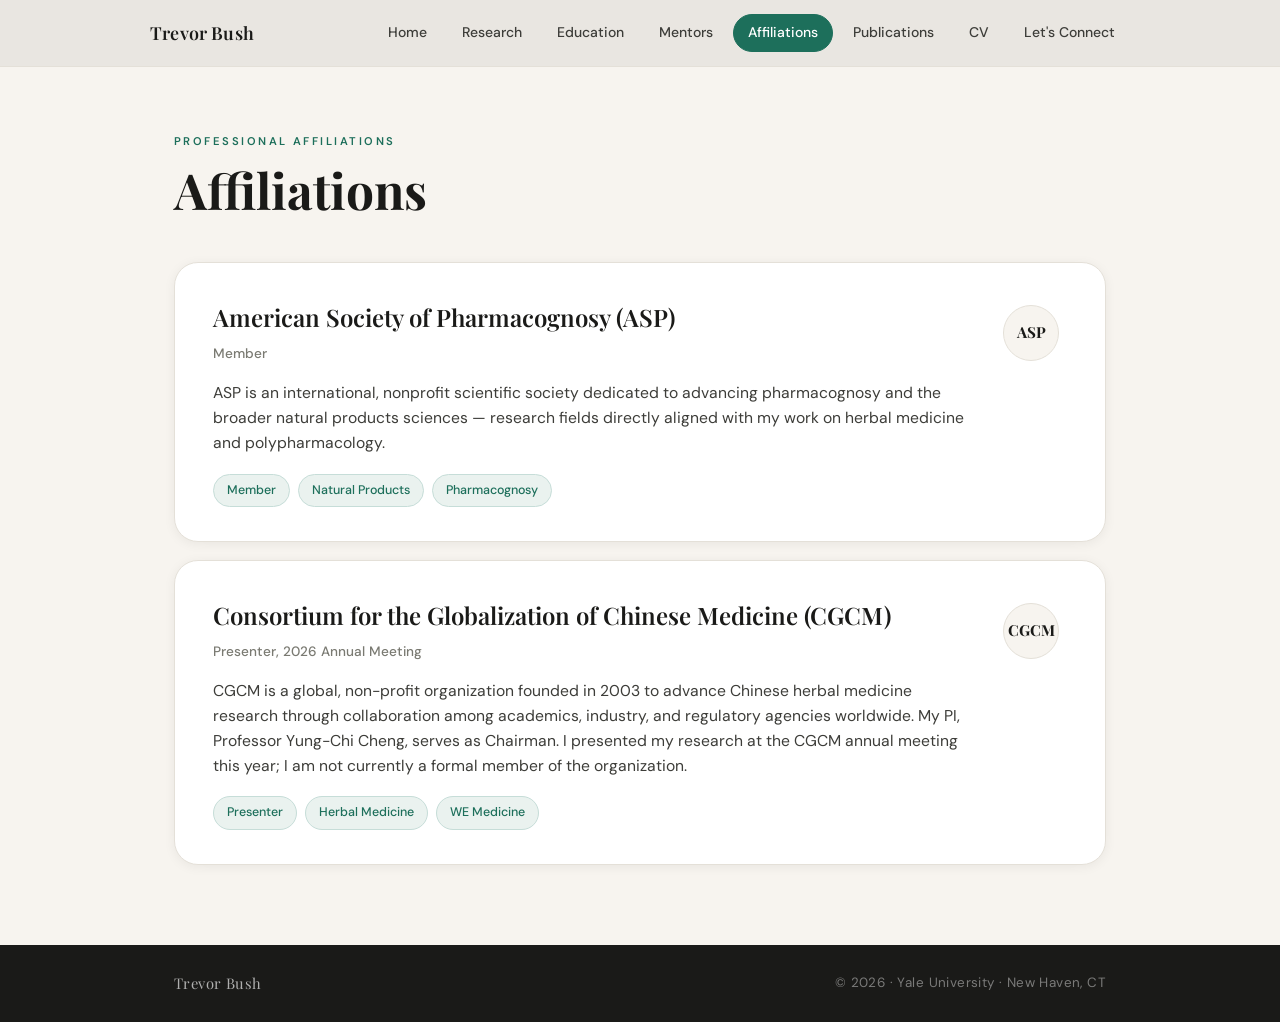
==== affiliations.html @ 2308e5a5 "Add Affiliations page (ASP, CGCM) New affiliations.html listing ASP membership and CGCM presentation" ====
<!doctype html>
<html lang="en">
<head>
  <!-- Google tag (gtag.js) -->
  <script async src="https://www.googletagmanager.com/gtag/js?id=G-593X25MBZ3"></script>
  <script>
    window.dataLayer = window.dataLayer || [];
    function gtag(){dataLayer.push(arguments);}
    gtag('js', new Date());

    gtag('config', 'G-593X25MBZ3');
  </script>

  <link rel="icon" type="image/png" href="assets/favicon.png">

  <meta charset="utf-8" />
  <meta name="viewport" content="width=device-width, initial-scale=1" />
  <title>Affiliations | Trevor Bush</title>
  <link rel="stylesheet" href="styles.css" />
</head>
<body>
<header>
  <div class="container navbar">
    <a class="brand" href="index.html">Trevor Bush</a>
    <button class="burger" id="burger" onclick="toggleMenu()" aria-label="Open menu">
      ☰ <span>Menu</span>
    </button>
    <nav class="navlinks" id="navlinks">
      <a href="index.html">Home</a>
      <a href="research.html">Research</a>
      <a href="education.html">Education</a>
      <a href="mentors.html">Mentors</a>
      <a href="affiliations.html" aria-current="page">Affiliations</a>
      <a href="publications.html">Publications</a>
      <a href="CV.html">CV</a>
      <a href="connect.html">Let's Connect</a>
    </nav>
  </div>
</header>
<main class="edu-page">
  <div class="container">
    <div class="edu-page-header">
      <p class="eyebrow">Professional Affiliations</p>
      <h1>Affiliations</h1>
    </div>
    <div class="edu-list">

      <!-- ASP -->
      <article class="edu-card">
        <div class="edu-card-main">
          <h2 class="edu-school">American Society of Pharmacognosy (ASP)</h2>
          <p class="edu-meta">Member</p>
          <p class="edu-degree">
            ASP is an international, nonprofit scientific society dedicated to advancing
            pharmacognosy and the broader natural products sciences — research fields
            directly aligned with my work on herbal medicine and polypharmacology.
          </p>
          <div class="edu-tags">
            <span class="edu-tag">Member</span>
            <span class="edu-tag">Natural Products</span>
            <span class="edu-tag">Pharmacognosy</span>
          </div>
        </div>
        <div class="edu-logo-block">
          <div class="edu-logo-circle">ASP</div>
        </div>
      </article>

      <!-- CGCM -->
      <article class="edu-card">
        <div class="edu-card-main">
          <h2 class="edu-school">Consortium for the Globalization of Chinese Medicine (CGCM)</h2>
          <p class="edu-meta">Presenter, 2026 Annual Meeting</p>
          <p class="edu-degree">
            CGCM is a global, non-profit organization founded in 2003 to advance Chinese
            herbal medicine research through collaboration among academics, industry, and
            regulatory agencies worldwide. My PI, Professor Yung-Chi Cheng, serves as
            Chairman. I presented my research at the CGCM annual meeting this year; I am
            not currently a formal member of the organization.
          </p>
          <div class="edu-tags">
            <span class="edu-tag">Presenter</span>
            <span class="edu-tag">Herbal Medicine</span>
            <span class="edu-tag">WE Medicine</span>
          </div>
        </div>
        <div class="edu-logo-block">
          <div class="edu-logo-circle">CGCM</div>
        </div>
      </article>

    </div>
  </div>
</main>
<footer class="site-footer">
  <div class="container footer-inner">
    <span class="footer-brand">Trevor Bush</span>
    <span>© <span id="year"></span> · Yale University · New Haven, CT</span>
  </div>
</footer>
<script src="script.js"></script>
<script>document.getElementById("year").textContent = new Date().getFullYear();</script>
</body>
</html>
---- styles.css ----
/* ============================================================
   Trevor Bush — Unified Stylesheet
   Aesthetic: Editorial-Scientific | Playfair Display + DM Sans
   ============================================================ */

@import url('https://fonts.googleapis.com/css2?family=Playfair+Display:ital,wght@0,400;0,600;0,700;1,400&family=DM+Sans:ital,opsz,wght@0,9..40,300;0,9..40,400;0,9..40,500;0,9..40,600;1,9..40,300&display=swap');

/* ── Design Tokens ── */
:root {
  --cream:       #f7f4ef;
  --white:       #ffffff;
  --ink:         #1a1a18;
  --ink-soft:    #3d3d39;
  --muted:       #7a7a72;
  --green:       #1d6f5b;
  --green-light: #eaf2ef;
  --green-mid:   #c6ddd8;
  --border:      #e4e0d8;
  --shadow-sm:   0 2px 12px rgba(0,0,0,0.06);
  --shadow-md:   0 8px 32px rgba(0,0,0,0.09);
  --shadow-lg:   0 20px 60px rgba(0,0,0,0.12);
  --r-sm: 10px;
  --r-md: 16px;
  --r-lg: 24px;
  --max: 980px;
  --max-wide: 1120px;
  --serif: 'Playfair Display', Georgia, serif;
  --sans:  'DM Sans', system-ui, sans-serif;
}

/* ── Reset ── */
*, *::before, *::after { box-sizing: border-box; margin: 0; padding: 0; }
html {
  scroll-behavior: smooth;
  background: #1a1a18;
}

body {
  font-family: var(--sans);
  font-size: 16px;
  line-height: 1.7;
  color: var(--ink);
  background: var(--ink);
  -webkit-font-smoothing: antialiased;
  display: flex;
  flex-direction: column;
  min-height: 100vh;
}

main { flex: 1 0 auto; }

.pubs-page,
.edu-page,
.mentors-page,
.research-main {
  flex: 1 0 auto;
}

a { color: inherit; text-decoration: none; }
a:hover { opacity: 0.8; }
p { color: var(--ink-soft); line-height: 1.8; text-wrap: pretty; }

.container {
  max-width: var(--max);
  margin: 0 auto;
  padding: 0 clamp(20px, 4vw, 24px);
}
.container-wide {
  max-width: var(--max-wide);
  margin: 0 auto;
  padding: 0 24px;
}

/* ============================================================
   NAVIGATION
   ============================================================ */

header {
  position: sticky;
  top: 0;
  z-index: 100;
  background: rgba(247, 244, 239, 0.94);
  backdrop-filter: blur(12px);
  -webkit-backdrop-filter: blur(12px);
  border-bottom: 1px solid var(--border);
  flex-shrink: 0;
}

.navbar {
  display: flex;
  align-items: center;
  justify-content: space-between;
  padding: 14px 0;
}

.brand {
  font-family: var(--serif);
  font-weight: 600;
  font-size: 1.12rem;
  letter-spacing: 0.01em;
  color: var(--ink);
}

.navlinks {
  display: flex;
  gap: 5px;
  align-items: center;
}

.navlinks a {
  font-size: 0.875rem;
  font-weight: 500;
  padding: 6px 14px;
  border-radius: 999px;
  border: 1px solid transparent;
  color: var(--ink-soft);
  transition: all 0.18s ease;
}

.navlinks a:hover {
  border-color: var(--border);
  background: var(--white);
  color: var(--ink);
  opacity: 1;
}

.navlinks a[aria-current="page"] {
  background: var(--green);
  color: #fff;
  border-color: var(--green);
}

.burger {
  display: none;
  align-items: center;
  gap: 8px;
  border: 1px solid var(--border);
  background: var(--white);
  border-radius: 999px;
  padding: 8px 14px;
  cursor: pointer;
  font-size: 0.9rem;
  font-family: var(--sans);
  color: var(--ink-soft);
}

/* ============================================================
   HOME — HERO
   ============================================================ */

.hero {
  position: relative;
  width: 100%;
  min-height: 88vh;
  display: flex;
  align-items: center;
  justify-content: center;
  overflow: hidden;
  background: var(--ink);
}

.hero-bg {
  position: absolute;
  inset: 0;
  background: url("assets/hero.jpg") center/cover no-repeat;
  opacity: 0.28;
  transform: scale(1.05);
}

.hero-overlay {
  position: absolute;
  inset: 0;
  background: linear-gradient(
    155deg,
    rgba(26,26,24,0.6) 0%,
    rgba(29,111,91,0.2) 55%,
    rgba(26,26,24,0.75) 100%
  );
}

.hero-inner {
  position: relative;
  z-index: 2;
  display: flex;
  flex-direction: column;
  align-items: center;
  text-align: center;
  padding: 60px 24px 90px;
  max-width: 760px;
}

.hero-avatar {
  width: 340px;
  height: 340px;
  border-radius: 50%;
  object-fit: cover;
  border: 3px solid rgba(255,255,255,0.18);
  box-shadow: 0 0 0 1px rgba(255,255,255,0.07), 0 24px 60px rgba(0,0,0,0.55);
  margin-bottom: 30px;
  animation: fadeUp 0.7s ease both;
}

.hero h1 {
  font-family: var(--serif);
  font-size: clamp(2.3rem, 5vw, 3.5rem);
  font-weight: 700;
  color: #fff;
  line-height: 1.15;
  letter-spacing: -0.01em;
  margin-bottom: 14px;
  animation: fadeUp 0.7s 0.1s ease both;
}

.hero-subtitle {
  font-size: 0.95rem;
  font-weight: 300;
  color: rgba(255,255,255,0.6);
  letter-spacing: 0.22em;
  text-transform: uppercase;
  animation: fadeUp 0.7s 0.2s ease both;
}

.hero-scroll {
  position: absolute;
  bottom: 30px;
  left: 50%;
  transform: translateX(-50%);
  display: flex;
  flex-direction: column;
  align-items: center;
  gap: 7px;
  color: rgba(255,255,255,0.35);
  font-size: 0.68rem;
  letter-spacing: 0.18em;
  text-transform: uppercase;
  animation: fadeIn 1s 0.9s ease both;
}

.hero-scroll-line {
  width: 1px;
  height: 34px;
  background: linear-gradient(to bottom, rgba(255,255,255,0.35), transparent);
  animation: scrollPulse 2.2s 1.8s ease-in-out infinite;
}

/* ============================================================
   HOME — ABOUT SECTION
   ============================================================ */

.about-section {
  background: var(--white);
  padding: 80px 0 88px;
}

.about-grid {
  display: grid;
  grid-template-columns: 1fr 2.2fr;
  gap: 72px;
  align-items: start;
}

.about-left .eyebrow {
  font-size: 0.7rem;
  font-weight: 600;
  letter-spacing: 0.22em;
  text-transform: uppercase;
  color: var(--green);
  margin-bottom: 14px;
}

.about-heading {
  font-family: var(--serif);
  font-size: clamp(1.9rem, 3vw, 2.5rem);
  font-weight: 700;
  line-height: 1.2;
  color: var(--ink);
  margin-bottom: 24px;
}

.about-heading em {
  font-style: italic;
  color: var(--green);
}

.about-pills {
  display: flex;
  flex-wrap: wrap;
  gap: 8px;
}

.about-pill {
  font-size: 0.78rem;
  font-weight: 500;
  padding: 5px 13px;
  border-radius: 999px;
  border: 1px solid var(--green-mid);
  color: var(--green);
  background: var(--green-light);
}

.about-right p {
  font-size: 1rem;
  margin-bottom: 20px;
  color: var(--ink-soft);
}
.about-right p:last-of-type { margin-bottom: 0; }

.about-divider {
  width: 36px;
  height: 2px;
  background: var(--green);
  border: none;
  margin: 32px 0;
}

.connect-row {
  display: flex;
  flex-wrap: wrap;
  gap: 10px;
  margin-top: 28px;
}

.connect-link {
  display: inline-flex;
  align-items: center;
  gap: 8px;
  padding: 9px 20px;
  border-radius: 999px;
  font-size: 0.88rem;
  font-weight: 500;
  transition: all 0.18s ease;
}

.connect-link.primary {
  background: var(--green);
  color: #fff;
}

.connect-link.primary:hover {
  background: #165a49;
  opacity: 1;
  transform: translateY(-1px);
  box-shadow: 0 6px 20px rgba(29,111,91,0.28);
}

.connect-link.secondary {
  border: 1px solid var(--border);
  background: var(--white);
  color: var(--ink-soft);
}

.connect-link.secondary:hover {
  border-color: var(--green-mid);
  color: var(--green);
  opacity: 1;
  transform: translateY(-1px);
}

/* ============================================================
   RESEARCH PAGE
   ============================================================ */

main.research-main {
  padding: 0 0 80px;
  background: var(--cream);
}

.research-hero {
  background: var(--white);
  border-bottom: 1px solid var(--border);
  padding: 72px 0 64px;
}

.research-hero-inner {
  max-width: var(--max-wide);
  margin: 0 auto;
  padding: 0 24px;
  display: grid;
  grid-template-columns: 1fr 1.65fr;
  grid-template-rows: auto auto;
  gap: 80px;
  align-items: start;
}

.research-hero-left .eyebrow {
  font-size: 0.7rem;
  font-weight: 600;
  letter-spacing: 0.22em;
  text-transform: uppercase;
  color: var(--green);
  margin-bottom: 14px;
}

.research-hero-left h1 {
  font-family: var(--serif);
  font-size: clamp(2.3rem, 4vw, 3.3rem);
  font-weight: 700;
  line-height: 1.14;
  color: var(--ink);
  margin-bottom: 22px;
}

.research-hero-left .tagline {
  font-size: 0.92rem;
  font-weight: 400;
  color: var(--muted);
  border-left: 2px solid var(--green);
  padding-left: 14px;
  line-height: 1.65;
}

.research-hero-right p {
  font-size: 1rem;
  margin-bottom: 18px;
  color: var(--ink-soft);
}
.research-hero-right p:last-child { margin-bottom: 0; }
.research-hero-right strong { color: var(--ink); font-weight: 600; }

/* Schematic — spans both text columns */
.research-hero-schematic {
  grid-column: 1 / -1;
  padding-top: 12px;
  margin-top: -28px;
  border-top: 1px solid var(--border);
  text-align: center;
}

.research-schematic-img {
  width: 100%;
  max-width: 1000px;
  border-radius: var(--r-md);
  border: 1px solid var(--border);
  box-shadow: var(--shadow-md);
  display: block;
  margin: 0 auto;
}

.research-schematic-caption {
  margin-top: 12px;
  font-size: 0.8rem;
  color: var(--muted);
  font-style: italic;
  max-width: 700px;
  margin-left: auto;
  margin-right: auto;
  line-height: 1.6;
  text-align: center;
}

.research-schematic-cite-link {
  display: inline-block;
  margin-top: 5px;
  margin-left: 4px;
  font-size: 0.78rem;
  font-style: normal;
  font-weight: 500;
  color: var(--green);
  text-decoration: underline;
  text-underline-offset: 2px;
}

.research-schematic-cite-link:hover { opacity: 0.75; }

/* Accordion */
.research-accordion-wrap {
  max-width: var(--max-wide);
  margin: 52px auto 0;
  padding: 0 24px;
  display: flex;
  flex-direction: column;
  gap: 12px;
}

.research-accordion-wrap details {
  background: var(--white);
  border: 1px solid var(--border);
  border-radius: var(--r-md);
  overflow: hidden;
  box-shadow: var(--shadow-sm);
  transition: box-shadow 0.2s ease;
}

.research-accordion-wrap details[open] {
  box-shadow: var(--shadow-md);
}

.research-accordion-wrap summary {
  display: flex;
  align-items: center;
  justify-content: space-between;
  padding: 20px 24px;
  font-weight: 600;
  font-size: 1rem;
  cursor: pointer;
  list-style: none;
  color: var(--ink);
  transition: background 0.15s ease;
  user-select: none;
}

.research-accordion-wrap summary::-webkit-details-marker { display: none; }
.research-accordion-wrap summary:hover { background: var(--cream); }

.chevron {
  font-size: 0.8rem;
  color: var(--muted);
  transition: transform 0.25s ease;
  flex-shrink: 0;
  margin-left: 12px;
}

.research-accordion-wrap details[open] .chevron {
  transform: rotate(180deg);
}

.accordion-body {
  padding: 0 24px 28px;
  border-top: 1px solid var(--border);
}

.accordion-body h3 {
  font-family: var(--serif);
  font-size: 1.12rem;
  font-weight: 600;
  color: var(--ink);
  margin: 24px 0 8px;
}

.accordion-body p {
  font-size: 0.96rem;
  margin-bottom: 12px;
}

.accordion-body ul {
  padding: 0;
  margin: 12px 0 18px;
  list-style: none;
  display: flex;
  flex-direction: column;
  gap: 10px;
}

.accordion-body li {
  padding: 14px 18px;
  background: var(--cream);
  border-radius: var(--r-sm);
  border-left: 3px solid var(--green);
  font-size: 0.94rem;
  color: var(--ink-soft);
  line-height: 1.7;
  overflow: hidden;
  min-width: 0;
}

.accordion-body li strong {
  display: block;
  color: var(--ink);
  font-weight: 600;
  margin-bottom: 3px;
}

.accordion-schematic {
  margin-top: 16px;
  padding-top: 14px;
  border-top: 1px solid var(--green-mid);
  text-align: center;
}

.accordion-schematic--row {
  display: flex;
  align-items: center;
  gap: 20px;
  text-align: left;
}

.accordion-schematic-img {
  width: 100%;
  max-width: 680px;
  border-radius: var(--r-sm);
  border: 1px solid var(--border);
  box-shadow: var(--shadow-sm);
  background: var(--white);
  display: block;
  margin: 0 auto;
  height: auto;
  object-fit: contain;
}

.accordion-schematic-img--sm {
  width: 160px;
  min-width: 160px;
  max-width: 160px;
  margin: 0;
  object-fit: contain;
  height: auto;
}

.accordion-schematic-img--cells {
  max-width: 560px;
  height: auto;
  object-fit: contain;
}

.accordion-schematic-caption {
  margin-top: 9px;
  font-size: 0.78rem;
  color: var(--muted);
  font-style: italic;
  max-width: 100%;
  margin-left: 0;
  margin-right: 0;
  line-height: 1.55;
  display: block;
  text-align: left;
}

.accordion-schematic-caption--left {
  margin: 0;
  max-width: none;
  flex: 1;
}

.accordion-cite-link {
  display: inline-block;
  margin-top: 7px;
  font-size: 0.75rem;
  font-style: normal;
  font-weight: 500;
  color: var(--green);
  text-decoration: underline;
  text-underline-offset: 2px;
}

.accordion-cite-link--block {
  display: inline-block;
  margin-top: 12px;
  font-size: 0.78rem;
  font-style: normal;
  font-weight: 500;
  color: var(--green);
  text-decoration: underline;
  text-underline-offset: 2px;
}

.accordion-cite-link--block:hover { opacity: 0.75; }

.accordion-schematic--lipidsig {
  text-align: left;
}

.accordion-schematic-label {
  font-size: 0.7rem;
  font-weight: 700;
  letter-spacing: 0.16em;
  text-transform: uppercase;
  color: var(--green);
  margin-bottom: 12px;
  display: block;
}

.lipidsig-panels {
  display: grid;
  grid-template-columns: 1fr 1.35fr;
  gap: 16px;
  align-items: start;
}

.lipidsig-panel {
  display: flex;
  flex-direction: column;
  gap: 8px;
}

.lipidsig-panel .accordion-schematic-img {
  max-width: 100%;
  margin: 0;
}

.lipidsig-panel .accordion-schematic-caption {
  margin: 0;
  max-width: none;
  text-align: left;
}

@media (max-width: 680px) {
  .lipidsig-panels {
    grid-template-columns: 1fr;
  }
}

@media (max-width: 560px) {
  .accordion-schematic--row {
    flex-direction: column;
    text-align: center;
  }
  .accordion-schematic-img--sm {
    width: 90px;
    min-width: 90px;
    max-width: 90px;
  }
  .accordion-schematic-caption--left {
    text-align: center;
  }
}

/* ============================================================
   EDUCATION PAGE
   ============================================================ */

.edu-page {
  padding: 64px 0 80px;
  background: var(--cream);
}

.edu-page-header {
  margin-bottom: 44px;
}

.edu-page-header .eyebrow {
  font-size: 0.7rem;
  font-weight: 600;
  letter-spacing: 0.22em;
  text-transform: uppercase;
  color: var(--green);
  margin-bottom: 10px;
}

.edu-page-header h1 {
  font-family: var(--serif);
  font-size: clamp(2.3rem, 4vw, 3.1rem);
  font-weight: 700;
  color: var(--ink);
  line-height: 1.15;
}

.edu-list {
  display: flex;
  flex-direction: column;
  gap: 18px;
}

.edu-card {
  background: var(--white);
  border: 1px solid var(--border);
  border-radius: var(--r-lg);
  padding: 34px 38px;
  display: grid;
  grid-template-columns: 1fr 72px;
  gap: 24px;
  box-shadow: var(--shadow-sm);
  transition: box-shadow 0.2s ease, transform 0.2s ease;
  animation: fadeUp 0.6s ease both;
}

.edu-card:nth-child(2) { animation-delay: 0.1s; }

.edu-card:hover {
  box-shadow: var(--shadow-md);
  transform: translateY(-2px);
}

.edu-school {
  font-family: var(--serif);
  font-size: 1.5rem;
  font-weight: 600;
  color: var(--ink);
  margin-bottom: 4px;
}

.edu-meta {
  font-size: 0.85rem;
  color: var(--muted);
  font-weight: 500;
  margin-bottom: 14px;
}

.edu-degree {
  font-size: 0.98rem;
  color: var(--ink-soft);
  margin-bottom: 18px;
  line-height: 1.6;
}

.edu-degree strong { color: var(--ink); font-weight: 600; }

.edu-tags {
  display: flex;
  flex-wrap: wrap;
  gap: 8px;
}

.edu-tag {
  font-size: 0.78rem;
  font-weight: 500;
  padding: 5px 13px;
  border-radius: 999px;
  border: 1px solid var(--green-mid);
  color: var(--green);
  background: var(--green-light);
}

.edu-logo-block {
  width: 72px;
  height: 72px;
  min-width: 72px;
  flex-shrink: 0;
  overflow: hidden;
  display: flex;
  align-items: center;
  justify-content: center;
}

.edu-logo-circle {
  width: 56px;
  height: 56px;
  border-radius: 50%;
  border: 1px solid var(--border);
  background: var(--cream);
  display: flex;
  align-items: center;
  justify-content: center;
  font-family: var(--serif);
  font-weight: 700;
  font-size: 0.95rem;
  color: var(--ink);
}

.edu-logo-img {
  width: 72px;
  height: 72px;
  max-width: 72px;
  max-height: 72px;
  object-fit: contain;
  display: block;
}

/* ============================================================
   MENTORS PAGE
   ============================================================ */

.mentors-page {
  padding: 0 0 80px;
  background: var(--cream);
}

.mentors-hero {
  padding: 64px 0 48px;
  background: var(--white);
  border-bottom: 1px solid var(--border);
  margin-bottom: 48px;
}

.mentors-hero h1 {
  font-family: var(--serif);
  font-size: clamp(2.2rem, 4vw, 3.1rem);
  font-weight: 700;
  color: var(--ink);
  margin-bottom: 12px;
}

.mentors-hero p {
  max-width: 580px;
  font-size: 0.98rem;
}

.mentors-section {
  margin-bottom: 48px;
}

.mentors-section-header {
  margin-bottom: 20px;
}

.mentors-section-header h2 {
  font-family: var(--serif);
  font-size: 1.45rem;
  font-weight: 600;
  color: var(--ink);
  margin-bottom: 4px;
}

.mentors-section-header p {
  font-size: 0.88rem;
  max-width: 540px;
}

.mentor-list {
  display: flex;
  flex-direction: column;
  gap: 16px;
}

.mentor-card {
  background: var(--white);
  border: 1px solid var(--border);
  border-radius: var(--r-lg);
  padding: 30px 34px;
  display: flex;
  gap: 28px;
  align-items: flex-start;
  box-shadow: var(--shadow-sm);
  transition: box-shadow 0.2s ease;
}

.mentor-card:hover { box-shadow: var(--shadow-md); }

.mentor-photo {
  flex-shrink: 0;
  width: 160px;
  height: 160px;
  border-radius: 50%;
  object-fit: cover;
  border: 3px solid var(--green-light);
  box-shadow: 0 0 0 1px var(--green-mid);
}

.mentor-info { flex: 1; }

.mentor-name {
  font-family: var(--serif);
  font-size: 1.2rem;
  font-weight: 600;
  color: var(--ink);
  margin-bottom: 1px;
}

.mentor-title-text {
  font-size: 0.88rem;
  font-weight: 500;
  color: var(--green);
}

.mentor-dept {
  font-size: 0.84rem;
  margin-bottom: 16px;
}

.mentor-section-label {
  font-size: 0.68rem;
  font-weight: 700;
  letter-spacing: 0.2em;
  text-transform: uppercase;
  color: var(--green);
  margin: 14px 0 5px;
}

.mentor-body-text {
  font-size: 0.92rem;
  margin-bottom: 6px;
  line-height: 1.75;
}

/* ============================================================
   CV PAGE
   ============================================================ */

.cv-page {
  background: var(--ink);
  min-height: calc(100vh - 57px);
  padding: 60px 0 60px;
}

.cv-page-header {
  display: flex;
  align-items: baseline;
  justify-content: space-between;
  gap: 20px;
  margin-bottom: 28px;
}

.cv-page-title {
  font-family: var(--serif);
  font-size: clamp(1.9rem, 4vw, 2.7rem);
  font-weight: 700;
  color: #fff;
  letter-spacing: 0.04em;
}

.cv-updated {
  font-size: 0.78rem;
  letter-spacing: 0.16em;
  text-transform: uppercase;
  color: rgba(255,255,255,0.38);
  margin-top: 6px;
}

.cv-download-btn {
  display: inline-flex;
  align-items: center;
  gap: 8px;
  padding: 10px 22px;
  border-radius: 999px;
  border: 1px solid rgba(255,255,255,0.22);
  background: rgba(255,255,255,0.05);
  color: #fff;
  font-size: 0.88rem;
  font-weight: 500;
  font-family: var(--sans);
  white-space: nowrap;
  transition: all 0.18s ease;
}

.cv-download-btn:hover {
  background: rgba(255,255,255,0.1);
  border-color: rgba(255,255,255,0.38);
  opacity: 1;
  transform: translateY(-1px);
}

.cv-frame-wrap {
  background: rgba(0,0,0,0.28);
  border-radius: var(--r-lg);
  padding: 14px;
  box-shadow: 0 24px 60px rgba(0,0,0,0.45);
}

.cv-frame-wrap iframe {
  width: 100%;
  height: min(82vh, 940px);
  border: none;
  border-radius: var(--r-md);
  background: #fff;
  display: block;
}

/* ============================================================
   SHARED FOOTER
   ============================================================ */

.site-footer {
  background: var(--ink);
  color: rgba(255,255,255,0.42);
  padding: 26px 0;
  font-size: 0.84rem;
  letter-spacing: 0.03em;
}

.footer-inner {
  display: flex;
  align-items: center;
  justify-content: space-between;
  gap: 16px;
}

.footer-brand {
  font-family: var(--serif);
  color: rgba(255,255,255,0.65);
  font-size: 0.92rem;
}

/* ============================================================
   ANIMATIONS
   ============================================================ */

@keyframes fadeUp {
  from { opacity: 0; transform: translateY(22px); }
  to   { opacity: 1; transform: translateY(0); }
}

@keyframes fadeIn {
  from { opacity: 0; }
  to   { opacity: 1; }
}

@keyframes scrollPulse {
  0%, 100% { opacity: 0.35; transform: scaleY(1); }
  50%       { opacity: 0.85; transform: scaleY(1.15); }
}

/* ============================================================
   RESPONSIVE
   ============================================================ */

@media (max-width: 820px) {
  .navlinks { display: none; }

  .burger { display: inline-flex; }

  header .container {
    padding-left: max(20px, env(safe-area-inset-left, 20px));
    padding-right: max(20px, env(safe-area-inset-right, 20px));
  }
  .navbar { padding: 14px 0; }

  .navlinks.open {
    display: flex;
    position: absolute;
    right: 18px;
    top: 60px;
    flex-direction: column;
    align-items: stretch;
    background: var(--white);
    border: 1px solid var(--border);
    border-radius: var(--r-md);
    padding: 10px;
    width: min(260px, calc(100vw - 36px));
    box-shadow: var(--shadow-md);
    z-index: 200;
  }

  .navlinks.open a {
    padding: 10px 14px;
    border-radius: var(--r-sm);
    border-color: transparent;
  }

  .hero { min-height: 85vh; }
  .hero-avatar { width: 200px; height: 200px; }

  .about-grid { grid-template-columns: 1fr; gap: 28px; }

  .research-hero-inner { grid-template-columns: 1fr; gap: 32px; }

  .research-hero-schematic { margin-top: 0; }

  .lipidsig-panels { grid-template-columns: 1fr; }

  .edu-card { grid-template-columns: 1fr; padding: 26px 22px; }

  .mentor-card { flex-direction: column; padding: 22px 20px; }

  .cv-page-header { flex-direction: column; align-items: flex-start; }
  .cv-frame-wrap iframe { height: 70vh; }

  .footer-inner { flex-direction: column; gap: 4px; text-align: center; }
}

/* ============================================================
   PUBLICATIONS PAGE
   ============================================================ */

.pubs-page {
  padding: 64px 0 80px;
  background: var(--cream);
}

.pubs-page-header {
  margin-bottom: 48px;
}

.pubs-page-header .eyebrow {
  font-size: 0.7rem;
  font-weight: 600;
  letter-spacing: 0.22em;
  text-transform: uppercase;
  color: var(--green);
  margin-bottom: 10px;
}

.pubs-page-header h1 {
  font-family: var(--serif);
  font-size: clamp(2.3rem, 4vw, 3.1rem);
  font-weight: 700;
  color: var(--ink);
  line-height: 1.15;
  margin-bottom: 14px;
}

.pubs-page-header .pubs-note {
  font-size: 0.9rem;
  color: var(--muted);
  max-width: 560px;
}

.pub-year-group {
  margin-bottom: 44px;
}

.pub-year-label {
  font-family: var(--serif);
  font-size: 1.45rem;
  font-weight: 600;
  color: var(--ink);
  margin-bottom: 16px;
  padding-bottom: 10px;
  border-bottom: 1px solid var(--border);
}

.pub-list {
  display: flex;
  flex-direction: column;
  gap: 14px;
}

.pub-card {
  background: var(--white);
  border: 1px solid var(--border);
  border-radius: var(--r-md);
  padding: 24px 28px;
  box-shadow: var(--shadow-sm);
  display: grid;
  grid-template-columns: 1fr auto;
  gap: 20px;
  align-items: start;
  transition: box-shadow 0.2s ease, transform 0.2s ease;
  animation: fadeUp 0.5s ease both;
}

.pub-card:hover {
  box-shadow: var(--shadow-md);
  transform: translateY(-1px);
}

.pub-card-left { flex: 1; }

.pub-type-badge {
  display: inline-flex;
  align-items: center;
  gap: 5px;
  font-size: 0.7rem;
  font-weight: 600;
  letter-spacing: 0.12em;
  text-transform: uppercase;
  color: var(--green);
  background: var(--green-light);
  border: 1px solid var(--green-mid);
  border-radius: 999px;
  padding: 3px 10px;
  margin-bottom: 10px;
}

.pub-title {
  font-family: var(--serif);
  font-size: 1.05rem;
  font-weight: 600;
  color: var(--ink);
  line-height: 1.4;
  margin-bottom: 8px;
}

.pub-authors {
  font-size: 0.88rem;
  color: var(--muted);
  line-height: 1.6;
  margin-bottom: 8px;
}

.pub-authors strong {
  color: var(--green);
  font-weight: 600;
}

.pub-journal {
  font-size: 0.88rem;
  color: var(--ink-soft);
  font-style: italic;
}

.pub-journal span {
  font-style: normal;
  color: var(--muted);
}

.pub-links {
  display: flex;
  flex-direction: column;
  gap: 7px;
  flex-shrink: 0;
  padding-top: 2px;
}

.pub-link {
  display: inline-flex;
  align-items: center;
  gap: 6px;
  font-size: 0.8rem;
  font-weight: 500;
  padding: 6px 13px;
  border-radius: 999px;
  border: 1px solid var(--border);
  background: var(--white);
  color: var(--ink-soft);
  white-space: nowrap;
  transition: all 0.15s ease;
}

.pub-link:hover {
  border-color: var(--green-mid);
  color: var(--green);
  background: var(--green-light);
  opacity: 1;
  transform: none;
}

.pub-link.doi {
  background: var(--green);
  color: #fff;
  border-color: var(--green);
}

.pub-link.doi:hover {
  background: #165a49;
  border-color: #165a49;
  color: #fff;
}

.pubs-profiles {
  display: flex;
  flex-wrap: wrap;
  gap: 10px;
  margin-bottom: 44px;
}

.profile-link {
  display: inline-flex;
  align-items: center;
  gap: 8px;
  padding: 9px 18px;
  border-radius: 999px;
  border: 1px solid var(--border);
  background: var(--white);
  color: var(--ink-soft);
  font-size: 0.88rem;
  font-weight: 500;
  transition: all 0.18s ease;
}

.profile-link:hover {
  border-color: var(--green-mid);
  color: var(--green);
  opacity: 1;
  transform: translateY(-1px);
}

@media (max-width: 640px) {
  .pub-card {
    grid-template-columns: 1fr;
    padding: 20px 18px;
  }

  .pub-links {
    flex-direction: row;
    flex-wrap: wrap;
  }
}
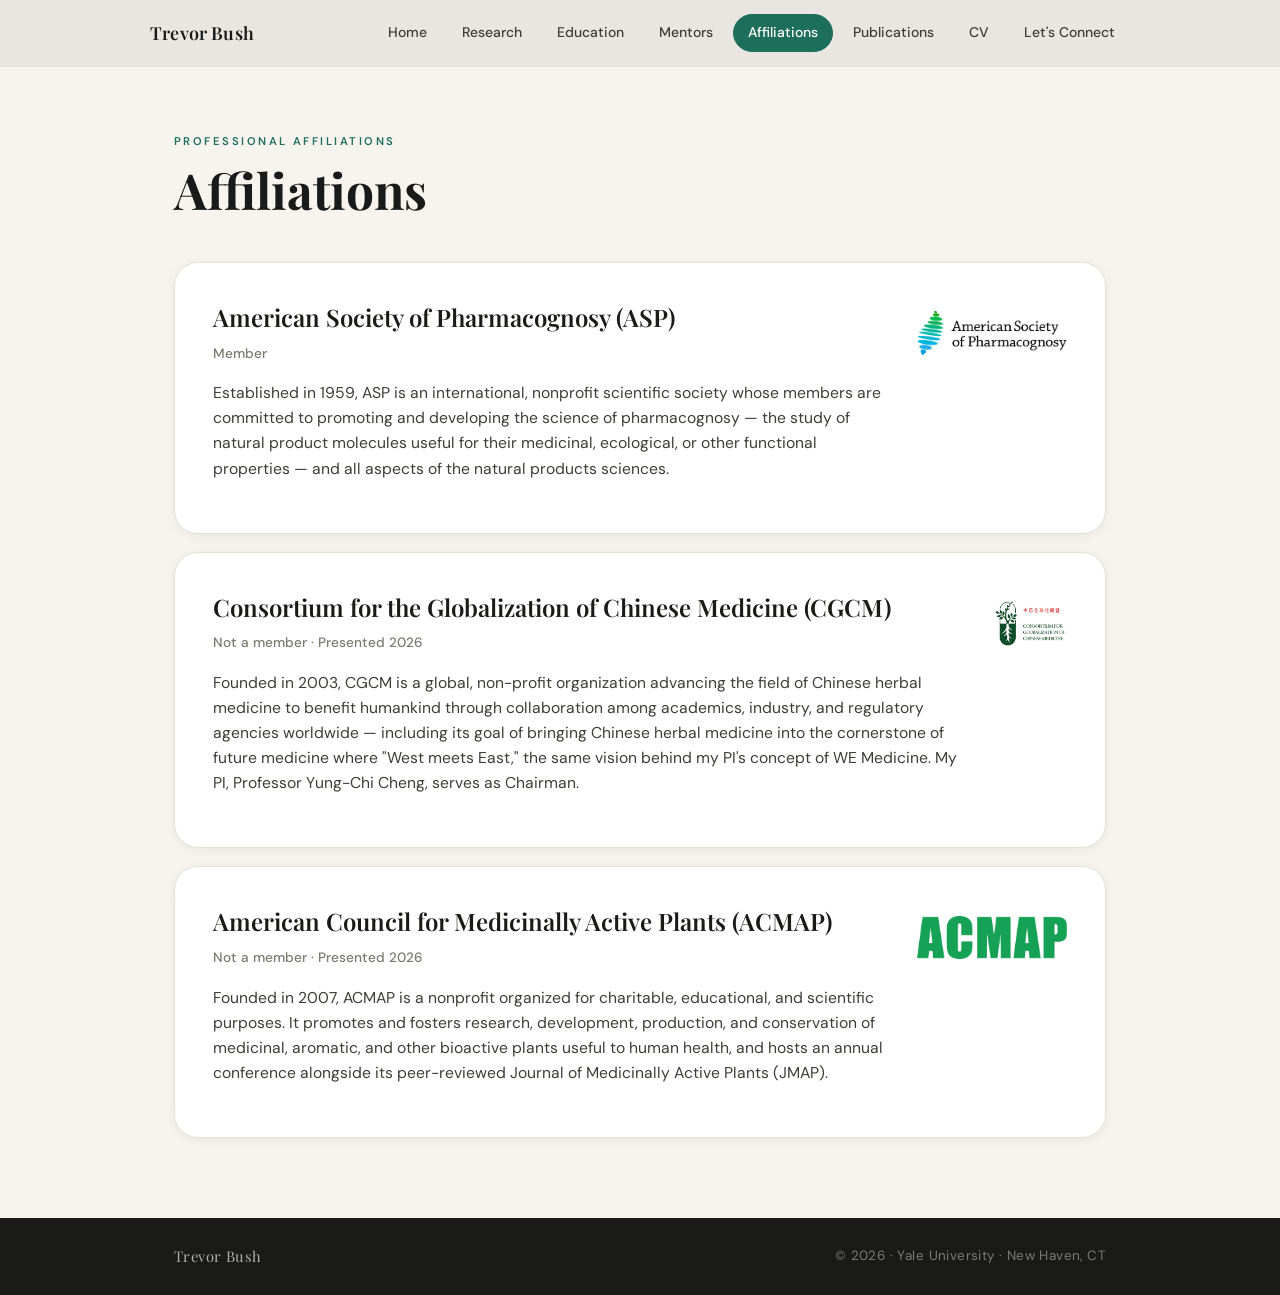
==== commit 116f77b6: "Update Affiliations page with real org logos Add ACMAP card, drop keyword tags, restructure each car" ====
--- a/affiliations.html
+++ b/affiliations.html
@@ -46,23 +46,19 @@
     <div class="edu-list">
 
       <!-- ASP -->
-      <article class="edu-card">
+      <article class="edu-card edu-card--wide-logo">
         <div class="edu-card-main">
           <h2 class="edu-school">American Society of Pharmacognosy (ASP)</h2>
           <p class="edu-meta">Member</p>
           <p class="edu-degree">
-            ASP is an international, nonprofit scientific society dedicated to advancing
-            pharmacognosy and the broader natural products sciences — research fields
-            directly aligned with my work on herbal medicine and polypharmacology.
+            Established in 1959, ASP is an international, nonprofit scientific society whose
+            members are committed to promoting and developing the science of pharmacognosy —
+            the study of natural product molecules useful for their medicinal, ecological, or
+            other functional properties — and all aspects of the natural products sciences.
           </p>
-          <div class="edu-tags">
-            <span class="edu-tag">Member</span>
-            <span class="edu-tag">Natural Products</span>
-            <span class="edu-tag">Pharmacognosy</span>
-          </div>
         </div>
-        <div class="edu-logo-block">
-          <div class="edu-logo-circle">ASP</div>
+        <div class="edu-logo-block edu-logo-block--wide">
+          <img src="assets/asp-logo.png" alt="American Society of Pharmacognosy" class="edu-logo-img" />
         </div>
       </article>
 
@@ -70,22 +66,36 @@
       <article class="edu-card">
         <div class="edu-card-main">
           <h2 class="edu-school">Consortium for the Globalization of Chinese Medicine (CGCM)</h2>
-          <p class="edu-meta">Presenter, 2026 Annual Meeting</p>
+          <p class="edu-meta">Not a member · Presented 2026</p>
           <p class="edu-degree">
-            CGCM is a global, non-profit organization founded in 2003 to advance Chinese
-            herbal medicine research through collaboration among academics, industry, and
-            regulatory agencies worldwide. My PI, Professor Yung-Chi Cheng, serves as
-            Chairman. I presented my research at the CGCM annual meeting this year; I am
-            not currently a formal member of the organization.
+            Founded in 2003, CGCM is a global, non-profit organization advancing the field of
+            Chinese herbal medicine to benefit humankind through collaboration among academics,
+            industry, and regulatory agencies worldwide — including its goal of bringing Chinese
+            herbal medicine into the cornerstone of future medicine where "West meets East," the
+            same vision behind my PI's concept of WE Medicine. My PI, Professor Yung-Chi Cheng,
+            serves as Chairman.
           </p>
-          <div class="edu-tags">
-            <span class="edu-tag">Presenter</span>
-            <span class="edu-tag">Herbal Medicine</span>
-            <span class="edu-tag">WE Medicine</span>
-          </div>
         </div>
         <div class="edu-logo-block">
-          <div class="edu-logo-circle">CGCM</div>
+          <img src="assets/cgcm-logo.png" alt="Consortium for the Globalization of Chinese Medicine" class="edu-logo-img" />
+        </div>
+      </article>
+
+      <!-- ACMAP -->
+      <article class="edu-card edu-card--wide-logo">
+        <div class="edu-card-main">
+          <h2 class="edu-school">American Council for Medicinally Active Plants (ACMAP)</h2>
+          <p class="edu-meta">Not a member · Presented 2026</p>
+          <p class="edu-degree">
+            Founded in 2007, ACMAP is a nonprofit organized for charitable, educational, and
+            scientific purposes. It promotes and fosters research, development, production, and
+            conservation of medicinal, aromatic, and other bioactive plants useful to human
+            health, and hosts an annual conference alongside its peer-reviewed Journal of
+            Medicinally Active Plants (JMAP).
+          </p>
+        </div>
+        <div class="edu-logo-block edu-logo-block--wide">
+          <img src="assets/acmap-logo.webp" alt="American Council for Medicinally Active Plants" class="edu-logo-img" />
         </div>
       </article>
 
--- a/styles.css
+++ b/styles.css
@@ -835,6 +835,26 @@
   display: block;
 }
 
+/* Wider slot for wordmark-style logos (e.g. ACMAP) */
+.edu-card--wide-logo {
+  grid-template-columns: 1fr 150px;
+}
+
+.edu-logo-block--wide {
+  width: 150px;
+  min-width: 150px;
+  height: 72px;
+}
+
+.edu-logo-block--wide .edu-logo-img {
+  width: 150px;
+  max-width: 150px;
+}
+
+@media (max-width: 820px) {
+  .edu-card--wide-logo { grid-template-columns: 1fr; }
+}
+
 /* ============================================================
    MENTORS PAGE
    ============================================================ */
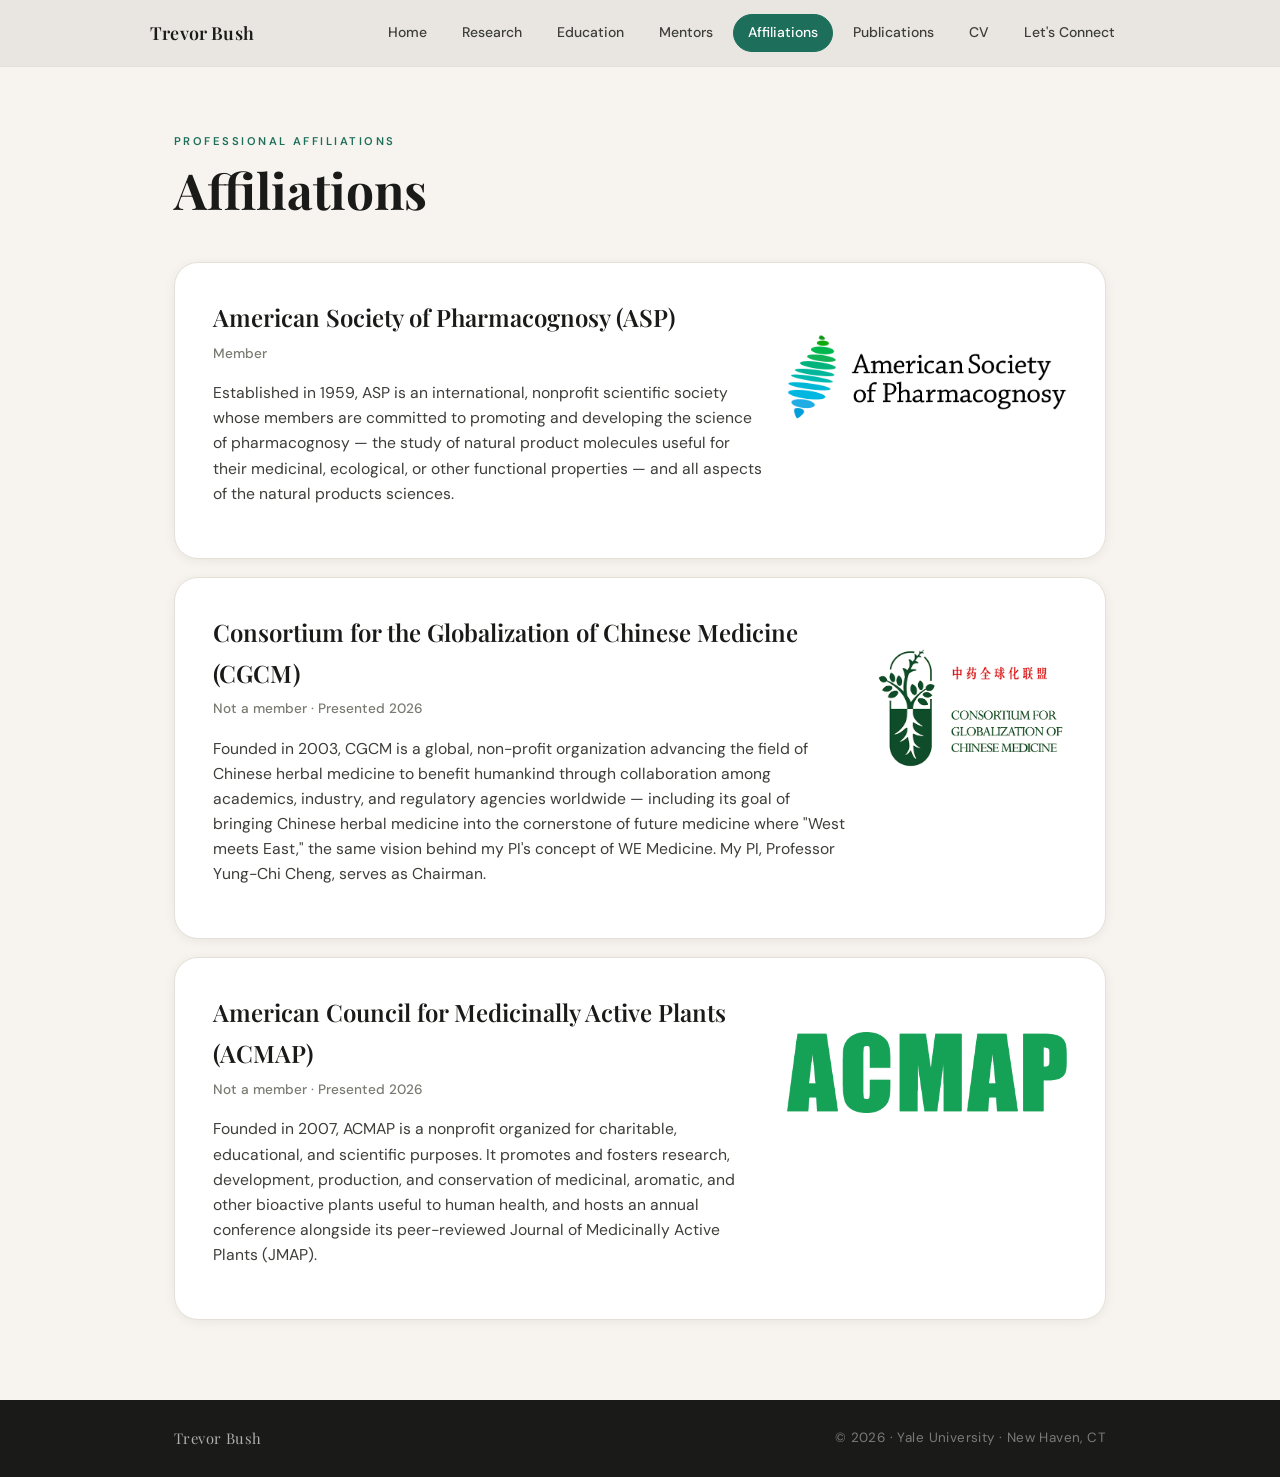
==== commit 287b4cca: "Increase affiliation logo sizes" ====
--- a/affiliations.html
+++ b/affiliations.html
@@ -63,7 +63,7 @@
       </article>
 
       <!-- CGCM -->
-      <article class="edu-card">
+      <article class="edu-card edu-card--aff-logo">
         <div class="edu-card-main">
           <h2 class="edu-school">Consortium for the Globalization of Chinese Medicine (CGCM)</h2>
           <p class="edu-meta">Not a member · Presented 2026</p>
@@ -76,7 +76,7 @@
             serves as Chairman.
           </p>
         </div>
-        <div class="edu-logo-block">
+        <div class="edu-logo-block edu-logo-block--aff">
           <img src="assets/cgcm-logo.png" alt="Consortium for the Globalization of Chinese Medicine" class="edu-logo-img" />
         </div>
       </article>
--- a/styles.css
+++ b/styles.css
@@ -835,24 +835,45 @@
   display: block;
 }
 
-/* Wider slot for wordmark-style logos (e.g. ACMAP) */
+/* Larger square slot (Affiliations page) */
+.edu-card--aff-logo {
+  grid-template-columns: 1fr 190px;
+}
+
+.edu-logo-block--aff {
+  width: 190px;
+  height: 190px;
+  min-width: 190px;
+}
+
+.edu-logo-block--aff .edu-logo-img {
+  width: 190px;
+  height: 190px;
+  max-width: 190px;
+  max-height: 190px;
+}
+
+/* Wider slot for wordmark-style logos (e.g. ASP, ACMAP) */
 .edu-card--wide-logo {
-  grid-template-columns: 1fr 150px;
+  grid-template-columns: 1fr 280px;
 }
 
 .edu-logo-block--wide {
-  width: 150px;
-  min-width: 150px;
-  height: 72px;
+  width: 280px;
+  min-width: 280px;
+  height: 160px;
 }
 
 .edu-logo-block--wide .edu-logo-img {
-  width: 150px;
-  max-width: 150px;
+  width: 280px;
+  height: 160px;
+  max-width: 280px;
+  max-height: 160px;
 }
 
 @media (max-width: 820px) {
   .edu-card--wide-logo { grid-template-columns: 1fr; }
+  .edu-card--aff-logo { grid-template-columns: 1fr; }
 }
 
 /* ============================================================
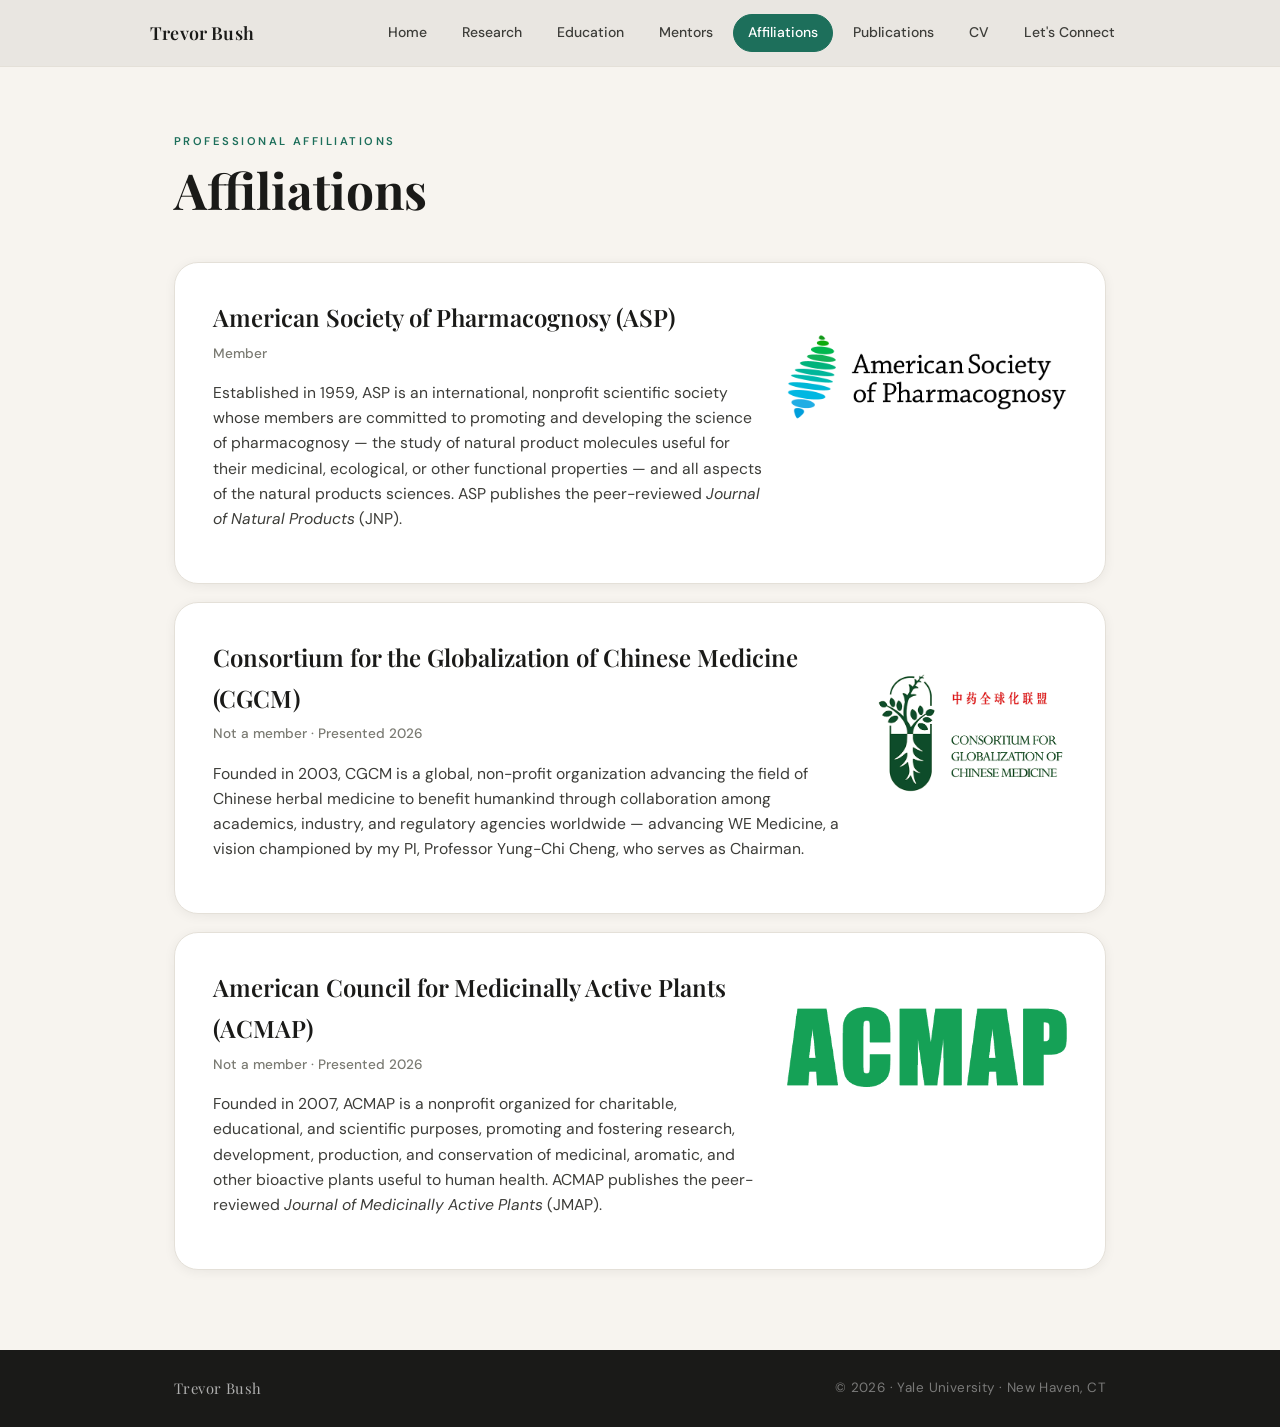
==== commit c3301f24: "Refine CGCM wording and add ASP/ACMAP journal mentions" ====
--- a/affiliations.html
+++ b/affiliations.html
@@ -55,6 +55,7 @@
             members are committed to promoting and developing the science of pharmacognosy —
             the study of natural product molecules useful for their medicinal, ecological, or
             other functional properties — and all aspects of the natural products sciences.
+            ASP publishes the peer-reviewed <em>Journal of Natural Products</em> (JNP).
           </p>
         </div>
         <div class="edu-logo-block edu-logo-block--wide">
@@ -70,10 +71,8 @@
           <p class="edu-degree">
             Founded in 2003, CGCM is a global, non-profit organization advancing the field of
             Chinese herbal medicine to benefit humankind through collaboration among academics,
-            industry, and regulatory agencies worldwide — including its goal of bringing Chinese
-            herbal medicine into the cornerstone of future medicine where "West meets East," the
-            same vision behind my PI's concept of WE Medicine. My PI, Professor Yung-Chi Cheng,
-            serves as Chairman.
+            industry, and regulatory agencies worldwide — advancing WE Medicine, a vision
+            championed by my PI, Professor Yung-Chi Cheng, who serves as Chairman.
           </p>
         </div>
         <div class="edu-logo-block edu-logo-block--aff">
@@ -88,10 +87,10 @@
           <p class="edu-meta">Not a member · Presented 2026</p>
           <p class="edu-degree">
             Founded in 2007, ACMAP is a nonprofit organized for charitable, educational, and
-            scientific purposes. It promotes and fosters research, development, production, and
+            scientific purposes, promoting and fostering research, development, production, and
             conservation of medicinal, aromatic, and other bioactive plants useful to human
-            health, and hosts an annual conference alongside its peer-reviewed Journal of
-            Medicinally Active Plants (JMAP).
+            health. ACMAP publishes the peer-reviewed <em>Journal of Medicinally Active Plants</em>
+            (JMAP).
           </p>
         </div>
         <div class="edu-logo-block edu-logo-block--wide">
